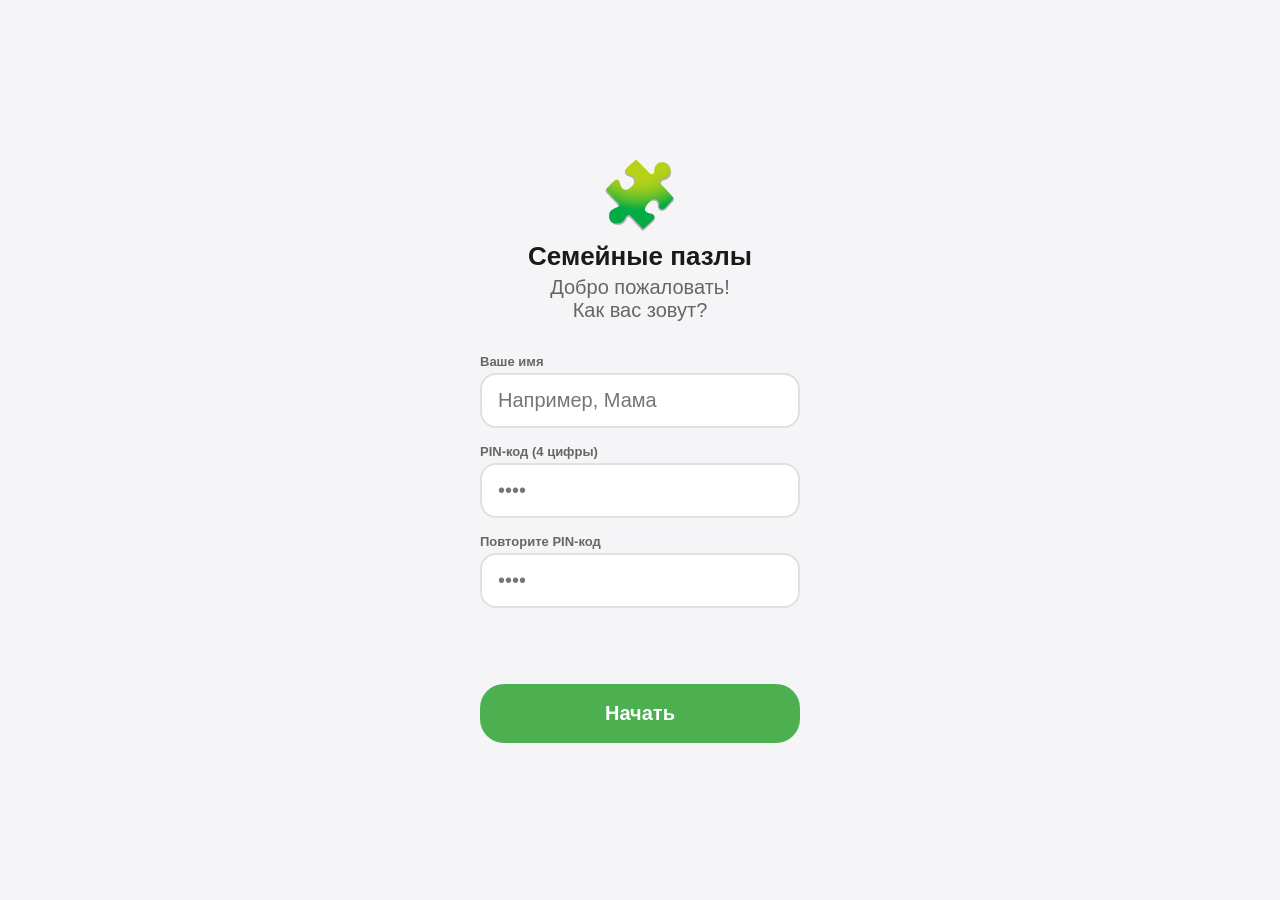
==== docs/home.html @ 355ce47d "Initial commit" ====
<!DOCTYPE html>
<html lang="ru">
<head>
  <meta charset="UTF-8">
  <meta name="viewport" content="width=device-width, initial-scale=1.0, viewport-fit=cover">
  <meta name="apple-mobile-web-app-capable" content="yes">
  <meta name="apple-mobile-web-app-status-bar-style" content="default">
  <meta name="theme-color" content="#4CAF50">
  <title>Пазлы — Главная</title>
  <link rel="manifest" href="manifest.json">
  <link rel="apple-touch-icon" href="images/icons/icon-192.png">
  <link rel="stylesheet" href="css/variables.css">
  <link rel="stylesheet" href="css/app.css">
</head>
<body>

<!-- Top bar -->
<header class="top-bar">
  <div class="coin-badge">
    <span class="coin-badge__icon">🪙</span>
    <span id="coin-count">0</span>
  </div>
  <div class="top-bar__title" id="top-bar-title">Главная</div>
  <button class="top-bar__icon-btn" id="btn-trophy" title="Достижения">🏆</button>
  <button class="top-bar__icon-btn" id="btn-settings" title="Настройки">⚙️</button>
</header>

<!-- ── TAB: Main ─────────────────────────────── -->
<div id="tab-main" class="page-content tab-panel">

  <!-- Featured row -->
  <div class="featured-row" id="featured-row">
    <!-- filled by home.js -->
  </div>

  <div class="section-heading">Все пазлы</div>
  <div class="puzzle-grid" id="main-grid">
    <!-- filled by home.js -->
  </div>
</div>

<!-- ── TAB: Daily ────────────────────────────── -->
<div id="tab-daily" class="page-content tab-panel hidden">
  <div class="section-heading">Пазл дня</div>
  <div class="puzzle-grid" id="daily-grid">
    <!-- filled by home.js -->
  </div>
</div>

<!-- ── TAB: Categories ───────────────────────── -->
<div id="tab-categories" class="categories-layout tab-panel hidden">
  <div class="categories-sidebar" id="categories-sidebar">
    <!-- filled by home.js -->
  </div>
  <div class="categories-grid" id="categories-grid">
    <!-- filled by home.js -->
  </div>
</div>

<!-- ── TAB: My Puzzles ───────────────────────── -->
<div id="tab-my" class="page-content tab-panel hidden">
  <div class="section-heading">Мои пазлы</div>
  <div class="puzzle-grid" id="my-grid">
    <!-- filled by home.js -->
  </div>
  <p id="my-empty" class="text-center mt-lg hidden" style="color:var(--color-text-secondary)">
    Вы ещё не начали ни одного пазла.
  </p>
</div>

<!-- Bottom navigation -->
<nav class="bottom-nav">
  <button class="bottom-nav__tab active" data-tab="main">
    <span class="tab-icon">🧩</span>
    <span>Главная</span>
  </button>
  <button class="bottom-nav__tab" data-tab="daily">
    <span class="tab-icon">📅</span>
    <span>Сегодня</span>
  </button>
  <button class="bottom-nav__tab" data-tab="categories">
    <span class="tab-icon">📚</span>
    <span>Категории</span>
  </button>
  <button class="bottom-nav__tab" data-tab="my">
    <span class="tab-icon">⭐</span>
    <span>Мои пазлы</span>
  </button>
</nav>

<!-- Difficulty modal -->
<div class="modal-backdrop hidden" id="difficulty-modal">
  <div class="modal-sheet">
    <button class="modal-sheet__cancel" id="modal-cancel">Отмена</button>
    <img class="modal-sheet__image" id="modal-img" src="" alt="">
    <div class="modal-sheet__title" id="modal-puzzle-title"></div>
    <div class="modal-sheet__reward">Награда: <strong id="modal-reward">0</strong> монет</div>
    <div class="difficulty-row" id="difficulty-row">
      <!-- filled by home.js -->
    </div>
    <button class="btn-primary" id="modal-start">Начать</button>
  </div>
</div>

<!-- Settings modal -->
<div class="modal-backdrop hidden" id="settings-modal">
  <div class="modal-sheet">
    <button class="modal-sheet__cancel" id="settings-close">Закрыть</button>
    <div class="modal-sheet__title">Настройки</div>
    <div style="margin-top:24px;display:flex;flex-direction:column;gap:12px;">
      <button class="btn-primary" id="btn-export" style="background:var(--color-primary)">📤 Экспорт прогресса</button>
      <button class="btn-primary" id="btn-import" style="background:var(--color-surface-2);color:var(--color-text)">📥 Импорт прогресса</button>
      <input type="file" id="import-file-input" accept=".json" class="hidden">
      <button class="btn-primary" id="btn-reset-pin" style="background:var(--color-surface-2);color:var(--color-text)">🔑 Изменить PIN-код</button>
      <p style="text-align:center;color:var(--color-text-secondary);font-size:13px;margin-top:8px;" id="settings-username"></p>
    </div>
  </div>
</div>

<!-- Install banner -->
<div class="install-banner hidden" id="install-banner">
  <span class="install-banner__text">
    Для надёжного сохранения прогресса: нажмите «Поделиться» → «На экран Домой»
  </span>
  <button class="install-banner__close" id="install-banner-close">✕</button>
</div>

<script src="js/storage.js"></script>
<script src="js/auth.js"></script>
<script src="js/home.js"></script>
<script src="js/app.js"></script>
</body>
</html>
---- docs/css/variables.css ----
:root {
  /* Brand */
  --color-primary: #4CAF50;
  --color-primary-dark: #388E3C;
  --color-primary-light: #A5D6A7;

  /* Surfaces */
  --color-bg: #f5f5f7;
  --color-surface: #ffffff;
  --color-surface-2: #f0f0f2;
  --color-border: #e0e0e0;

  /* Text */
  --color-text: #1a1a1a;
  --color-text-secondary: #666666;
  --color-text-on-primary: #ffffff;

  /* Accent */
  --color-coin: #FFC107;
  --color-lock: #9E9E9E;
  --color-danger: #E53935;
  --color-gold: #FFD700;

  /* Layout */
  --nav-height: 68px;
  --top-bar-height: 56px;
  --tray-height: 110px;
  --border-radius-sm: 8px;
  --border-radius-md: 16px;
  --border-radius-lg: 24px;
  --border-radius-xl: 32px;

  /* Spacing */
  --space-xs: 4px;
  --space-sm: 8px;
  --space-md: 16px;
  --space-lg: 24px;
  --space-xl: 32px;

  /* Shadow */
  --shadow-card: 0 2px 8px rgba(0,0,0,0.10);
  --shadow-modal: 0 8px 32px rgba(0,0,0,0.18);

  /* Font */
  --font-family: -apple-system, 'SF Pro Display', 'Helvetica Neue', Arial, sans-serif;
  --font-size-sm: 13px;
  --font-size-base: 16px;
  --font-size-lg: 20px;
  --font-size-xl: 26px;
  --font-size-xxl: 34px;
}
---- docs/css/app.css ----
*, *::before, *::after { box-sizing: border-box; margin: 0; padding: 0; }

html, body {
  height: 100%;
  font-family: var(--font-family);
  font-size: var(--font-size-base);
  color: var(--color-text);
  background: var(--color-bg);
  -webkit-font-smoothing: antialiased;
  overscroll-behavior: none;
  user-select: none;
  -webkit-user-select: none;
}

/* ── Top bar ─────────────────────────────────────── */
.top-bar {
  position: fixed;
  top: 0; left: 0; right: 0;
  height: var(--top-bar-height);
  background: var(--color-surface);
  display: flex;
  align-items: center;
  padding: 0 var(--space-md);
  gap: var(--space-md);
  z-index: 100;
  border-bottom: 1px solid var(--color-border);
}

.top-bar__title {
  flex: 1;
  font-size: var(--font-size-lg);
  font-weight: 600;
  text-align: center;
}

.top-bar__icon-btn {
  width: 40px;
  height: 40px;
  border: none;
  background: none;
  cursor: pointer;
  display: flex;
  align-items: center;
  justify-content: center;
  border-radius: 50%;
  font-size: 22px;
  color: var(--color-text);
  transition: background 0.15s;
}
.top-bar__icon-btn:active { background: var(--color-surface-2); }

/* ── Coin badge ───────────────────────────────────── */
.coin-badge {
  display: flex;
  align-items: center;
  gap: var(--space-xs);
  background: var(--color-surface-2);
  border-radius: 20px;
  padding: 4px 12px;
  font-weight: 700;
  font-size: var(--font-size-base);
}
.coin-badge__icon { font-size: 18px; }

/* ── Bottom navigation ───────────────────────────── */
.bottom-nav {
  position: fixed;
  bottom: 0; left: 0; right: 0;
  height: var(--nav-height);
  background: var(--color-surface);
  display: flex;
  border-top: 1px solid var(--color-border);
  z-index: 100;
}

.bottom-nav__tab {
  flex: 1;
  display: flex;
  flex-direction: column;
  align-items: center;
  justify-content: center;
  gap: 4px;
  border: none;
  background: none;
  cursor: pointer;
  color: var(--color-text-secondary);
  font-size: 11px;
  font-weight: 500;
  transition: color 0.15s;
  padding: 8px 0;
}
.bottom-nav__tab .tab-icon { font-size: 24px; }
.bottom-nav__tab.active { color: var(--color-primary); }

/* ── Page content wrapper ─────────────────────────── */
.page-content {
  padding-top: calc(var(--top-bar-height) + var(--space-md));
  padding-bottom: calc(var(--nav-height) + var(--space-md));
  padding-left: var(--space-md);
  padding-right: var(--space-md);
  min-height: 100vh;
}

/* ── Cards / Puzzle grid ──────────────────────────── */
.puzzle-grid {
  display: grid;
  grid-template-columns: repeat(2, 1fr);
  gap: var(--space-md);
}

.puzzle-card {
  position: relative;
  border-radius: var(--border-radius-md);
  overflow: hidden;
  box-shadow: var(--shadow-card);
  background: var(--color-surface);
  cursor: pointer;
  aspect-ratio: 4/3;
}

.puzzle-card img {
  width: 100%;
  height: 100%;
  object-fit: cover;
  display: block;
}

.puzzle-card__lock {
  position: absolute;
  top: 8px;
  right: 8px;
  width: 28px;
  height: 28px;
  background: rgba(0,0,0,0.45);
  border-radius: 50%;
  display: flex;
  align-items: center;
  justify-content: center;
  color: #fff;
  font-size: 14px;
}

.puzzle-card__badge {
  position: absolute;
  top: 8px;
  left: 8px;
  background: rgba(0,0,0,0.55);
  color: #fff;
  font-size: 12px;
  font-weight: 700;
  border-radius: 12px;
  padding: 2px 8px;
}

.puzzle-card__badge--gold {
  background: var(--color-gold);
  color: #333;
}

/* ── Featured row ─────────────────────────────────── */
.featured-row {
  display: flex;
  gap: var(--space-md);
  overflow-x: auto;
  -webkit-overflow-scrolling: touch;
  scrollbar-width: none;
  margin-bottom: var(--space-lg);
  padding-bottom: var(--space-xs);
}
.featured-row::-webkit-scrollbar { display: none; }

.featured-card {
  flex-shrink: 0;
  width: 220px;
  border-radius: var(--border-radius-md);
  padding: var(--space-md);
  cursor: pointer;
  position: relative;
  overflow: hidden;
  min-height: 90px;
  display: flex;
  flex-direction: column;
  justify-content: flex-end;
}
.featured-card--collection { background: #7C4DFF; color: #fff; }
.featured-card--daily      { background: #1E88E5; color: #fff; }
.featured-card__label {
  font-size: 10px;
  font-weight: 700;
  text-transform: uppercase;
  letter-spacing: 0.5px;
  opacity: 0.8;
  margin-bottom: 2px;
}
.featured-card__title { font-size: var(--font-size-lg); font-weight: 700; }
.featured-card__thumb {
  position: absolute;
  right: 8px;
  top: 50%;
  transform: translateY(-50%);
  width: 52px;
  height: 52px;
  border-radius: var(--border-radius-sm);
  object-fit: cover;
  opacity: 0.9;
}

/* ── Section heading ──────────────────────────────── */
.section-heading {
  font-size: var(--font-size-lg);
  font-weight: 700;
  margin-bottom: var(--space-md);
  margin-top: var(--space-lg);
}

/* ── Modal backdrop ───────────────────────────────── */
.modal-backdrop {
  position: fixed;
  inset: 0;
  background: rgba(0,0,0,0.45);
  z-index: 200;
  display: flex;
  align-items: flex-end;
  justify-content: center;
}
.modal-backdrop.hidden { display: none; }

.modal-sheet {
  background: var(--color-surface);
  border-radius: var(--border-radius-xl) var(--border-radius-xl) 0 0;
  width: 100%;
  max-width: 600px;
  padding: var(--space-lg);
  box-shadow: var(--shadow-modal);
  padding-bottom: calc(var(--space-lg) + env(safe-area-inset-bottom, 0px));
}

.modal-sheet__cancel {
  text-align: right;
  color: var(--color-primary);
  font-size: var(--font-size-base);
  font-weight: 600;
  cursor: pointer;
  margin-bottom: var(--space-md);
  border: none;
  background: none;
  display: block;
  width: 100%;
}

.modal-sheet__image {
  width: 100%;
  aspect-ratio: 16/9;
  object-fit: cover;
  border-radius: var(--border-radius-md);
  margin-bottom: var(--space-md);
}

.modal-sheet__title {
  font-size: var(--font-size-lg);
  font-weight: 700;
  text-align: center;
  margin-bottom: var(--space-xs);
}

.modal-sheet__reward {
  text-align: center;
  color: var(--color-text-secondary);
  margin-bottom: var(--space-lg);
  font-size: var(--font-size-sm);
}
.modal-sheet__reward strong { color: var(--color-coin); font-size: var(--font-size-base); }

/* ── Difficulty selector ──────────────────────────── */
.difficulty-row {
  display: flex;
  justify-content: center;
  gap: var(--space-sm);
  margin-bottom: var(--space-lg);
}

.diff-btn {
  display: flex;
  flex-direction: column;
  align-items: center;
  gap: 2px;
  width: 64px;
  height: 64px;
  border-radius: var(--border-radius-md);
  border: 2px solid var(--color-border);
  background: var(--color-surface-2);
  cursor: pointer;
  font-weight: 700;
  font-size: var(--font-size-base);
  color: var(--color-text-secondary);
  transition: border-color 0.15s, color 0.15s, background 0.15s;
  justify-content: center;
}
.diff-btn span { font-size: 10px; font-weight: 400; }
.diff-btn.active {
  border-color: var(--color-primary);
  background: var(--color-primary);
  color: #fff;
}

/* ── Primary button ───────────────────────────────── */
.btn-primary {
  display: block;
  width: 100%;
  padding: 18px;
  background: var(--color-primary);
  color: #fff;
  border: none;
  border-radius: var(--border-radius-lg);
  font-size: var(--font-size-lg);
  font-weight: 700;
  cursor: pointer;
  transition: background 0.15s;
}
.btn-primary:active { background: var(--color-primary-dark); }
.btn-primary:disabled { background: var(--color-border); color: var(--color-text-secondary); cursor: default; }

/* ── Install banner ───────────────────────────────── */
.install-banner {
  position: fixed;
  bottom: calc(var(--nav-height) + 8px);
  left: var(--space-md);
  right: var(--space-md);
  background: var(--color-text);
  color: #fff;
  border-radius: var(--border-radius-md);
  padding: var(--space-md);
  display: flex;
  align-items: center;
  gap: var(--space-md);
  z-index: 150;
  box-shadow: var(--shadow-modal);
}
.install-banner.hidden { display: none; }
.install-banner__text { flex: 1; font-size: var(--font-size-sm); line-height: 1.4; }
.install-banner__close {
  background: none; border: none; color: #fff; font-size: 20px; cursor: pointer; padding: 4px;
}

/* ── Categories layout ────────────────────────────── */
.categories-layout {
  display: flex;
  gap: var(--space-md);
  padding-top: calc(var(--top-bar-height) + var(--space-md));
  padding-bottom: calc(var(--nav-height) + var(--space-md));
  min-height: 100vh;
}

.categories-sidebar {
  width: 30%;
  flex-shrink: 0;
  background: var(--color-surface);
  border-radius: var(--border-radius-md);
  overflow: hidden;
  box-shadow: var(--shadow-card);
  align-self: flex-start;
}

.category-item {
  display: flex;
  align-items: center;
  gap: var(--space-sm);
  padding: 14px var(--space-md);
  cursor: pointer;
  font-size: var(--font-size-base);
  transition: background 0.12s;
  border: none;
  background: none;
  width: 100%;
  text-align: left;
}
.category-item:active { background: var(--color-surface-2); }
.category-item.active { background: var(--color-primary-light); color: var(--color-primary-dark); font-weight: 700; }
.category-item__icon { font-size: 22px; }

.categories-grid {
  flex: 1;
  display: grid;
  grid-template-columns: repeat(3, 1fr);
  gap: var(--space-sm);
  align-content: start;
}

/* ── Utility ──────────────────────────────────────── */
.hidden { display: none !important; }
.text-center { text-align: center; }
.mt-md { margin-top: var(--space-md); }
.mt-lg { margin-top: var(--space-lg); }
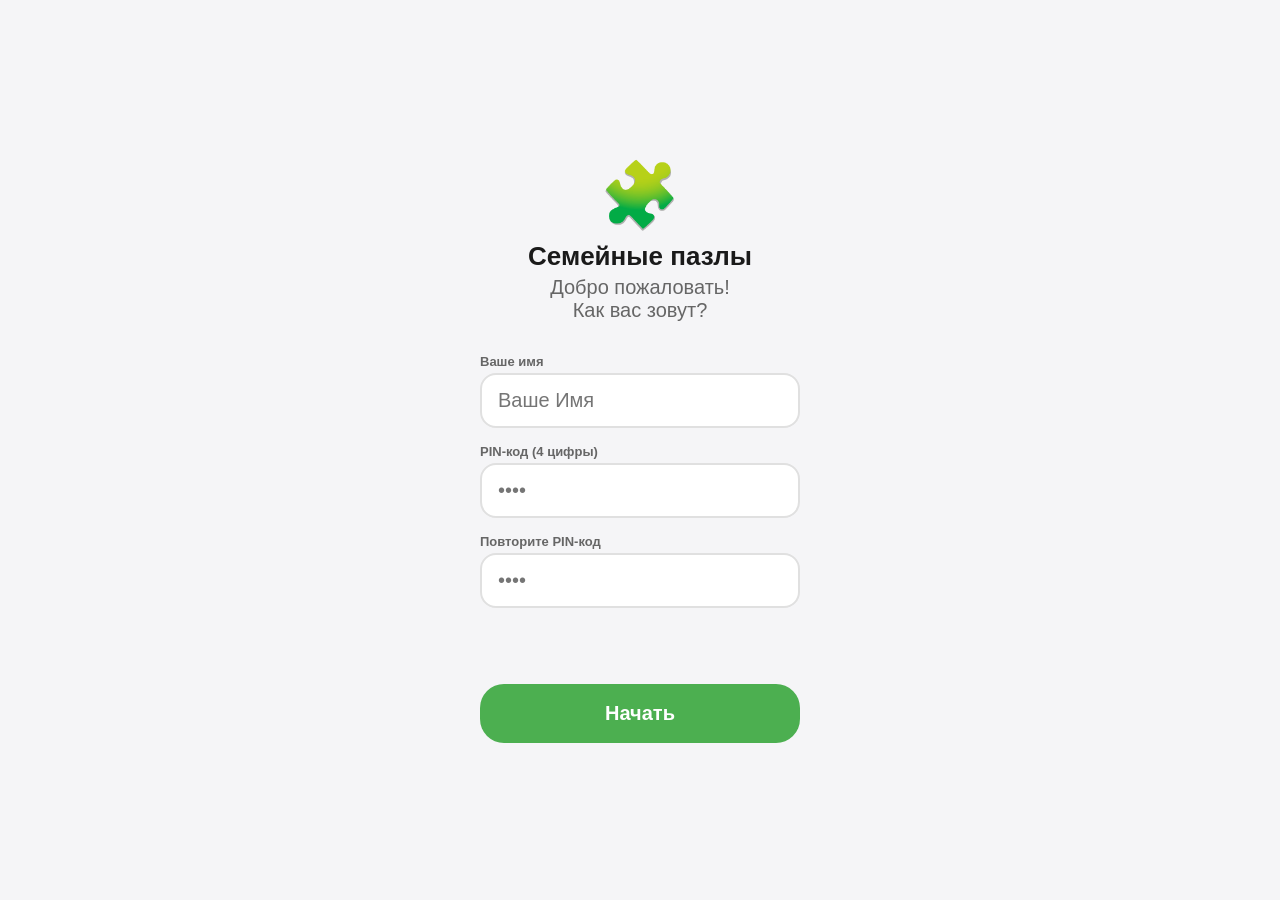
==== commit 19c328e0: "sync" ====
--- a/docs/home.html
+++ b/docs/home.html
@@ -39,14 +39,6 @@
   </div>
 </div>
 
-<!-- ── TAB: Daily ────────────────────────────── -->
-<div id="tab-daily" class="page-content tab-panel hidden">
-  <div class="section-heading">Пазл дня</div>
-  <div class="puzzle-grid" id="daily-grid">
-    <!-- filled by home.js -->
-  </div>
-</div>
-
 <!-- ── TAB: Categories ───────────────────────── -->
 <div id="tab-categories" class="categories-layout tab-panel hidden">
   <div class="categories-sidebar" id="categories-sidebar">
@@ -73,10 +65,6 @@
   <button class="bottom-nav__tab active" data-tab="main">
     <span class="tab-icon">🧩</span>
     <span>Главная</span>
-  </button>
-  <button class="bottom-nav__tab" data-tab="daily">
-    <span class="tab-icon">📅</span>
-    <span>Сегодня</span>
   </button>
   <button class="bottom-nav__tab" data-tab="categories">
     <span class="tab-icon">📚</span>
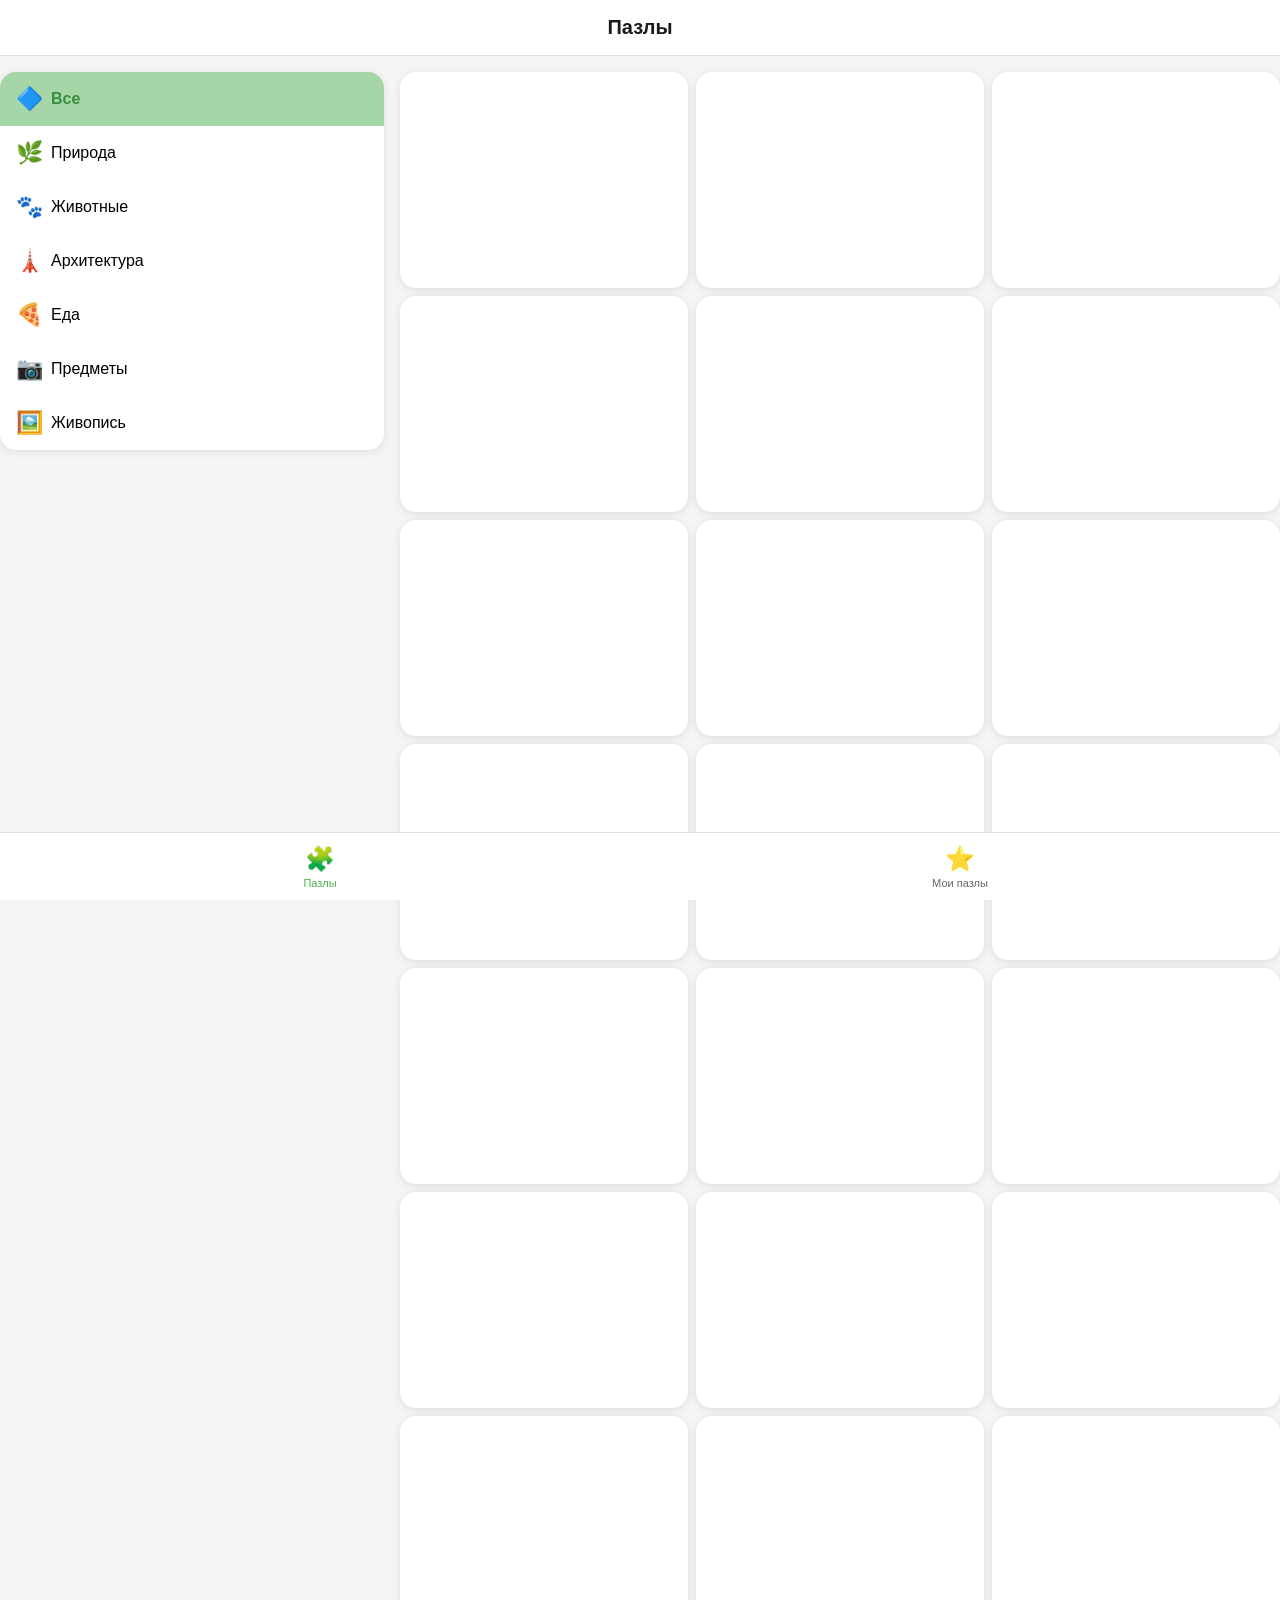
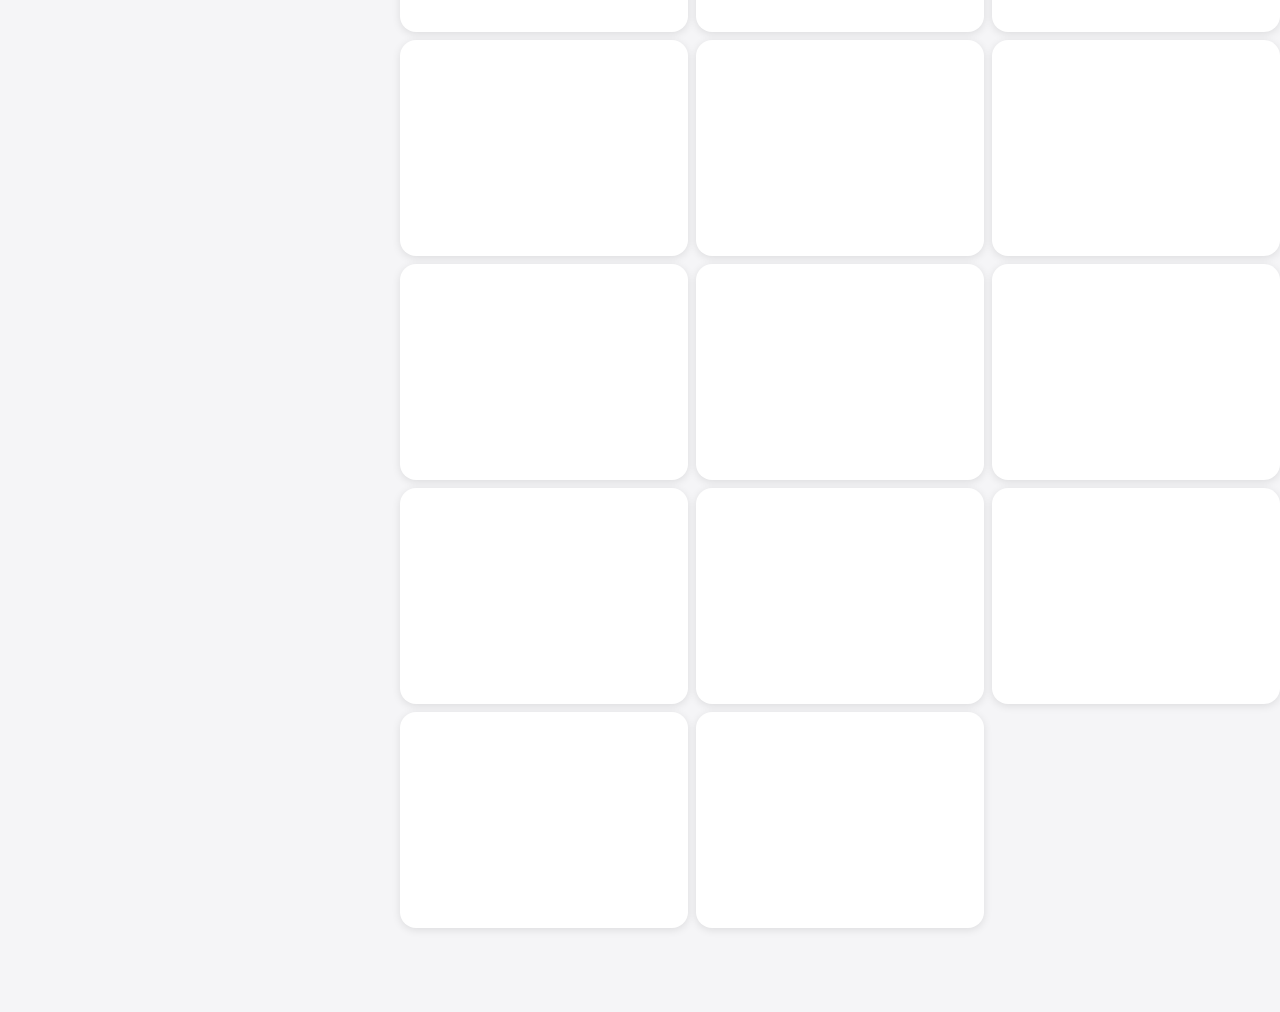
==== commit 4d223d24: "sync" ====
--- a/docs/home.html
+++ b/docs/home.html
@@ -1,12 +1,13 @@
-<!DOCTYPE html>
+﻿<!DOCTYPE html>
 <html lang="ru">
 <head>
   <meta charset="UTF-8">
   <meta name="viewport" content="width=device-width, initial-scale=1.0, viewport-fit=cover">
   <meta name="apple-mobile-web-app-capable" content="yes">
+  <meta name="mobile-web-app-capable" content="yes">
   <meta name="apple-mobile-web-app-status-bar-style" content="default">
   <meta name="theme-color" content="#4CAF50">
-  <title>Пазлы — Главная</title>
+  <title>Пазлы</title>
   <link rel="manifest" href="manifest.json">
   <link rel="apple-touch-icon" href="images/icons/icon-192.png">
   <link rel="stylesheet" href="css/variables.css">
@@ -16,31 +17,11 @@
 
 <!-- Top bar -->
 <header class="top-bar">
-  <div class="coin-badge">
-    <span class="coin-badge__icon">🪙</span>
-    <span id="coin-count">0</span>
-  </div>
-  <div class="top-bar__title" id="top-bar-title">Главная</div>
-  <button class="top-bar__icon-btn" id="btn-trophy" title="Достижения">🏆</button>
-  <button class="top-bar__icon-btn" id="btn-settings" title="Настройки">⚙️</button>
+  <div class="top-bar__title">Пазлы</div>
 </header>
 
-<!-- ── TAB: Main ─────────────────────────────── -->
-<div id="tab-main" class="page-content tab-panel">
-
-  <!-- Featured row -->
-  <div class="featured-row" id="featured-row">
-    <!-- filled by home.js -->
-  </div>
-
-  <div class="section-heading">Все пазлы</div>
-  <div class="puzzle-grid" id="main-grid">
-    <!-- filled by home.js -->
-  </div>
-</div>
-
 <!-- ── TAB: Categories ───────────────────────── -->
-<div id="tab-categories" class="categories-layout tab-panel hidden">
+<div id="tab-categories" class="categories-layout tab-panel">
   <div class="categories-sidebar" id="categories-sidebar">
     <!-- filled by home.js -->
   </div>
@@ -62,13 +43,9 @@
 
 <!-- Bottom navigation -->
 <nav class="bottom-nav">
-  <button class="bottom-nav__tab active" data-tab="main">
+  <button class="bottom-nav__tab active" data-tab="categories">
     <span class="tab-icon">🧩</span>
-    <span>Главная</span>
-  </button>
-  <button class="bottom-nav__tab" data-tab="categories">
-    <span class="tab-icon">📚</span>
-    <span>Категории</span>
+    <span>Пазлы</span>
   </button>
   <button class="bottom-nav__tab" data-tab="my">
     <span class="tab-icon">⭐</span>
@@ -82,7 +59,6 @@
     <button class="modal-sheet__cancel" id="modal-cancel">Отмена</button>
     <img class="modal-sheet__image" id="modal-img" src="" alt="">
     <div class="modal-sheet__title" id="modal-puzzle-title"></div>
-    <div class="modal-sheet__reward">Награда: <strong id="modal-reward">0</strong> монет</div>
     <div class="difficulty-row" id="difficulty-row">
       <!-- filled by home.js -->
     </div>
@@ -90,31 +66,7 @@
   </div>
 </div>
 
-<!-- Settings modal -->
-<div class="modal-backdrop hidden" id="settings-modal">
-  <div class="modal-sheet">
-    <button class="modal-sheet__cancel" id="settings-close">Закрыть</button>
-    <div class="modal-sheet__title">Настройки</div>
-    <div style="margin-top:24px;display:flex;flex-direction:column;gap:12px;">
-      <button class="btn-primary" id="btn-export" style="background:var(--color-primary)">📤 Экспорт прогресса</button>
-      <button class="btn-primary" id="btn-import" style="background:var(--color-surface-2);color:var(--color-text)">📥 Импорт прогресса</button>
-      <input type="file" id="import-file-input" accept=".json" class="hidden">
-      <button class="btn-primary" id="btn-reset-pin" style="background:var(--color-surface-2);color:var(--color-text)">🔑 Изменить PIN-код</button>
-      <p style="text-align:center;color:var(--color-text-secondary);font-size:13px;margin-top:8px;" id="settings-username"></p>
-    </div>
-  </div>
-</div>
-
-<!-- Install banner -->
-<div class="install-banner hidden" id="install-banner">
-  <span class="install-banner__text">
-    Для надёжного сохранения прогресса: нажмите «Поделиться» → «На экран Домой»
-  </span>
-  <button class="install-banner__close" id="install-banner-close">✕</button>
-</div>
-
 <script src="js/storage.js"></script>
-<script src="js/auth.js"></script>
 <script src="js/home.js"></script>
 <script src="js/app.js"></script>
 </body>
